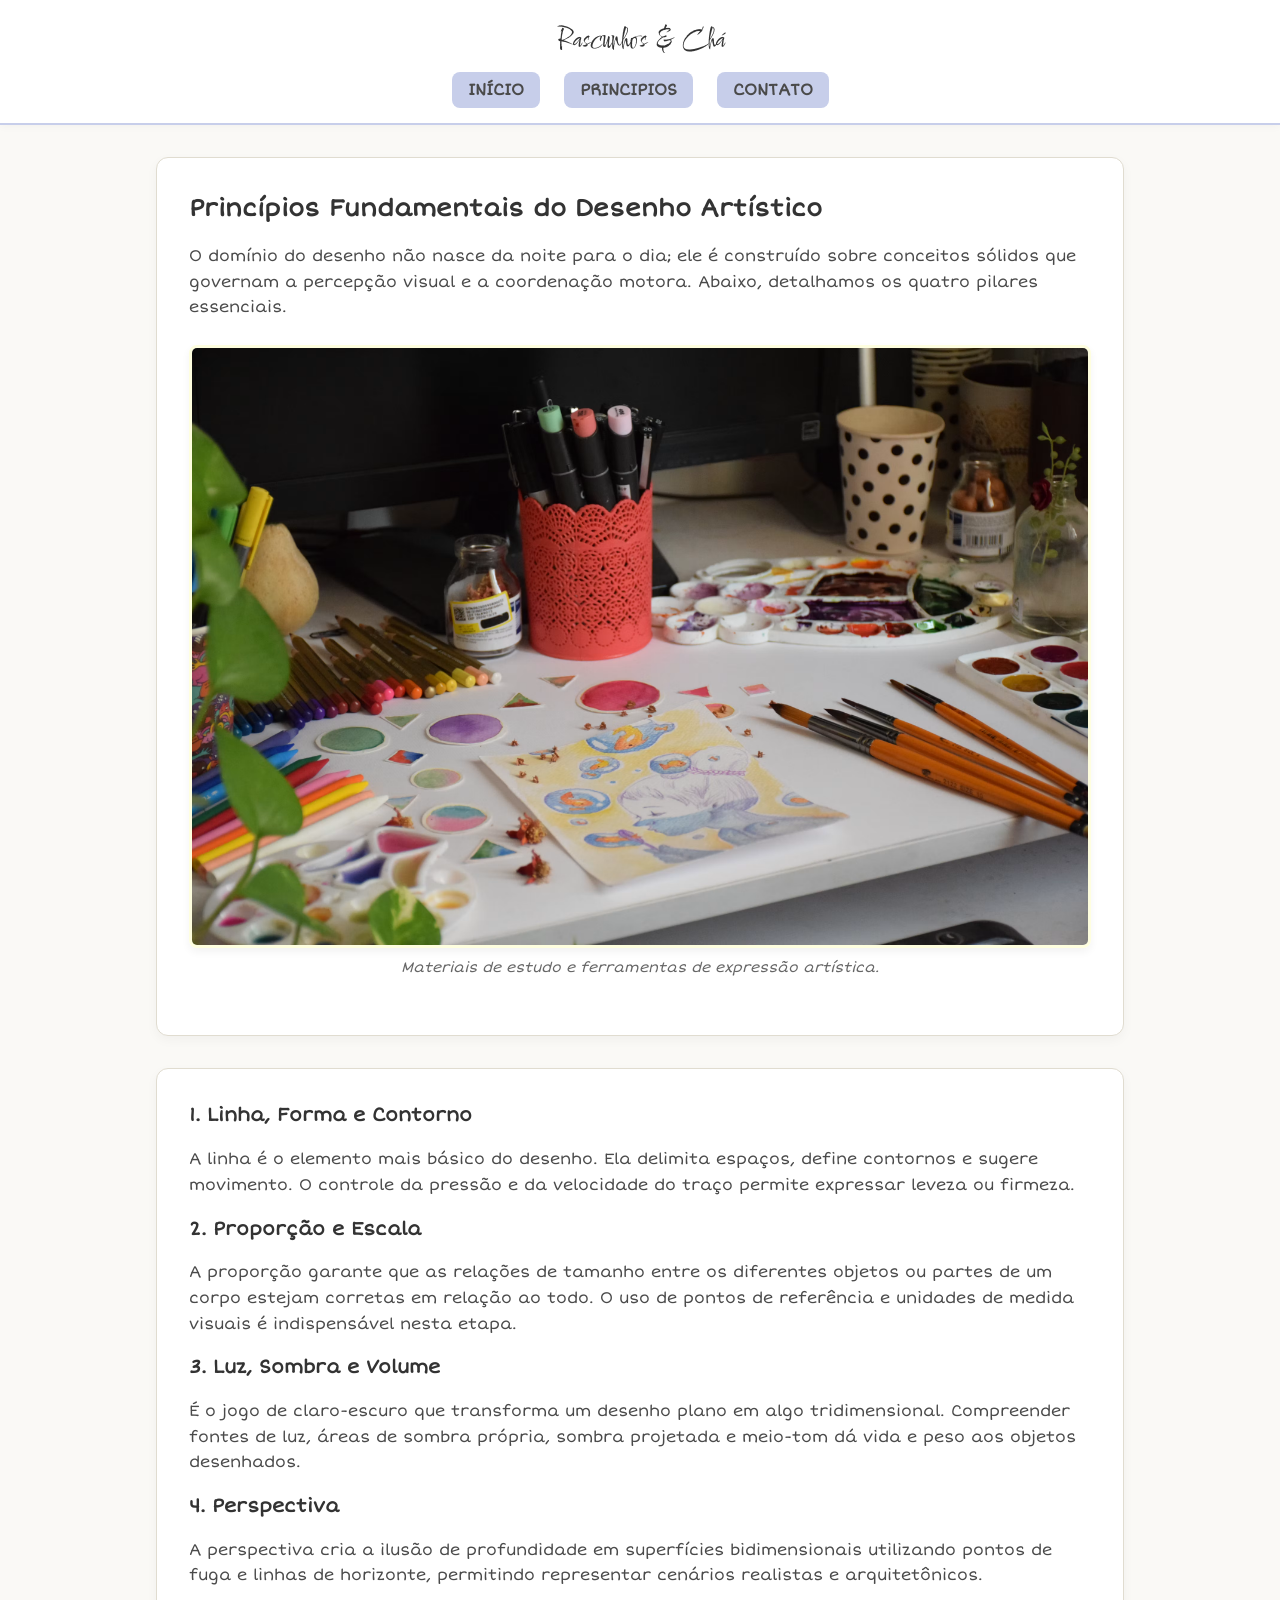
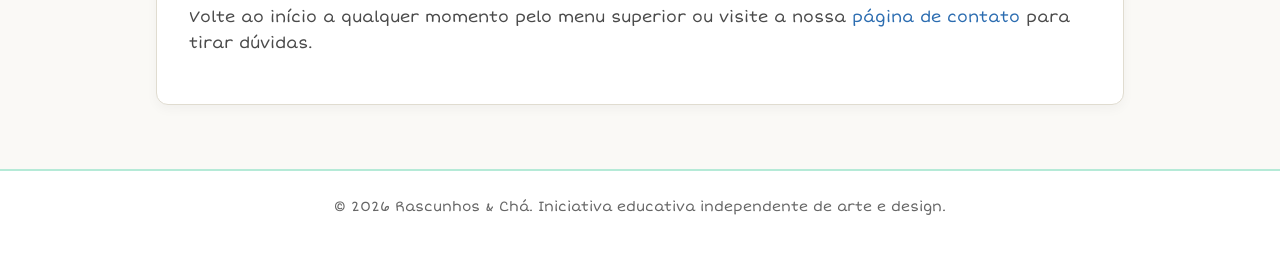
==== about.html @ c10d0730 "Projeto Final finalizado" ====
<!DOCTYPE html>
<html lang="pt-BR">
<head>
    <meta charset="UTF-8">
    <meta name="viewport" content="width=device-width, initial-scale=1.0">
    <title>Rascunhos & Chá - Princípios e Fundamentos</title>
    <link rel="icon" type="image" href="images/icon.png">
    <link rel="stylesheet" href="style.css">
    <link rel="preconnect" href="https://fonts.googleapis.com">
    <link rel="preconnect" href="https://fonts.gstatic.com" crossorigin>
    <link href="https://fonts.googleapis.com/css2?family=Comforter+Brush&family=Short+Stack&display=swap" rel="stylesheet">
</head>
<body>
    <header>
        <h1 class="site-title">Rascunhos & Chá</h1>
        <nav>
            <ul>
                <li><a href="index.html">INÍCIO</a></li>
                <li><a href="about.html">PRINCIPIOS</a></li>
                <li><a href="contact.html">CONTATO</a></li>
            </ul>
        </nav>
    </header>

    <main>
        <section id="fundamentos">
            <h2>Princípios Fundamentais do Desenho Artístico</h2>
            <p>O domínio do desenho não nasce da noite para o dia; ele é construído sobre conceitos sólidos que governam a percepção visual e a coordenação motora. Abaixo, detalhamos os quatro pilares essenciais.</p>

            <div class="image-container">
                <img src="images/materiaisEsboco.avif" alt="Paleta de tintas, pincéis e estudos de desenho em um ateliê iluminado">
                <span class="image-caption">Materiais de estudo e ferramentas de expressão artística.</span>
            </div>
        </section>

        <section>
            <h3>1. Linha, Forma e Contorno</h3>
            <p>A linha é o elemento mais básico do desenho. Ela delimita espaços, define contornos e sugere movimento. O controle da pressão e da velocidade do traço permite expressar leveza ou firmeza.</p>

            <h3>2. Proporção e Escala</h3>
            <p>A proporção garante que as relações de tamanho entre os diferentes objetos ou partes de um corpo estejam corretas em relação ao todo. O uso de pontos de referência e unidades de medida visuais é indispensável nesta etapa.</p>

            <h3>3. Luz, Sombra e Volume</h3>
            <p>É o jogo de claro-escuro que transforma um desenho plano em algo tridimensional. Compreender fontes de luz, áreas de sombra própria, sombra projetada e meio-tom dá vida e peso aos objetos desenhados.</p>

            <h3>4. Perspectiva</h3>
            <p>A perspectiva cria a ilusão de profundidade em superfícies bidimensionais utilizando pontos de fuga e linhas de horizonte, permitindo representar cenários realistas e arquitetônicos.</p>

            <p>Volte ao início a qualquer momento pelo menu superior ou visite a nossa <a href="contact.html" class="content-link">página de contato</a> para tirar dúvidas.</p>
        </section>
    </main>

    <footer>
        <p>&copy; 2026 Rascunhos & Chá. Iniciativa educativa independente de arte e design.</p>
    </footer>
</body>
</html>
---- style.css ----
/* Variáveis de Cores */
:root {
    --pastel-pink: #ffd1dc;
    --pastel-yellow: #fefedf;
    --pastel-green: #b5ead7;
    --pastel-blue: #c7ceea;
    --bg-color: #faf9f6;
    --text-color: #4a4a4a;
    --heading-color: #333333;
    --card-bg: #ffffff;
    --border-color: #e0dcd0;
}

/* Reset básico */
* {
    box-sizing: border-box;
    margin: 0;
    padding: 0;
}

body {
    font-family: "Short Stack", cursive;
    font-weight: 400;
    font-style: normal;
    background-color: var(--bg-color);
    color: var(--text-color);
    line-height: 1.6;
    display: flex;
    flex-direction: column;
    min-height: 100vh;
}

/* Cabeçalho e Menu de Navegação Compartilhado */
header {
    background-color: var(--card-bg);
    border-bottom: 2px solid var(--pastel-blue);
    padding: 1.2rem 2rem;
    box-shadow: 0 2px 8px rgba(0, 0, 0, 0.03);
}

    header h1{
        font-family: "Comforter Brush", cursive;
    font-weight: 400;
    font-style: normal;
    }

.site-title {
    font-size: 1.8rem;
    color: var(--heading-color);
    margin-bottom: 0.8rem;
    text-align: center;
}

nav ul {
    list-style: none;
    display: flex;
    justify-content: center;
    gap: 1.5rem;
    flex-wrap: wrap;
}

nav a {
    text-decoration: none;
    color: var(--text-color);
    font-weight: 600;
    padding: 0.5rem 1rem;
    border-radius: 8px;
    background-color: var(--pastel-blue);
    transition: background-color 0.3s ease, transform 0.2s ease;
}

nav a:hover, nav a:focus {
    background-color: var(--pastel-pink);
    transform: translateY(-2px);
    outline: 2px solid var(--heading-color);
}

/* Layout Principal */
main {
    flex: 1;
    max-width: 1000px;
    width: 90%;
    margin: 2rem auto;
    padding: 0 1rem;
}

section {
    background-color: var(--card-bg);
    border-radius: 12px;
    padding: 2rem;
    margin-bottom: 2rem;
    box-shadow: 0 4px 12px rgba(0, 0, 0, 0.04);
    border: 1px solid var(--border-color);
}

h1, h2, h3 {
    color: var(--heading-color);
    margin-bottom: 1rem;
}

p {
    margin-bottom: 1rem;
}

/* Listas */
ul.content-list {
    margin-left: 1.5rem;
    margin-bottom: 1rem;
}

ul.content-list li {
    margin-bottom: 0.5rem;
}

/* Imagens */
.image-container {
    display: flex;
    flex-direction: column;
    align-items: center;
    margin: 1.5rem 0;
}

img {
    max-width: 100%;
    height: auto;
    border-radius: 8px;
    border: 3px solid var(--pastel-yellow);
    box-shadow: 0 4px 8px rgba(0, 0, 0, 0.05);
}

.image-caption {
    font-size: 0.9rem;
    color: #666;
    margin-top: 0.5rem;
    text-align: center;
    font-style: italic;
}

/* Links de Conteúdo */
a.content-link {
    color: #2b6cb0;
    text-decoration: none;
}

a.content-link:hover {
    color: #1a365d;
}

/* Formulário */
form{
    background-color: var(--pastel-green);
    border: 2px dashed #319795;
    padding: 2rem;
    border-radius: 8px;
    text-align: center;
    margin-top: 1.5rem;
}

form input{
    flex: 1;
}

label{
    display: block;
    margin-bottom: 1rem;
}

textarea{
    max-width: 100%;
    min-width: 100%;
    max-height: 10rem;
    min-height: 2rem;
}

.form-row{
    display: flex;
    gap: 1rem;
    flex: 1;
    margin-bottom: 2rem;
}


button{
    background-color: #fffcb3;
    font-family: "Short Stack", cursive;
    border-radius: 8px;
    padding: 0.5rem;
    border: 2px solid #ffd87c;
}

/* Rodapé */
footer {
    background-color: var(--card-bg);
    border-top: 2px solid var(--pastel-green);
    text-align: center;
    padding: 1.5rem;
    font-size: 0.9rem;
    color: #666;
}

/* Responsividade para telas estreitas */
@media (max-width: 600px) {
    nav ul {
        flex-direction: column;
        align-items: center;
        gap: 0.8rem;
    }

    section {
        padding: 1.2rem;
    }

    .site-title {
        font-size: 1.4rem;
    }
}
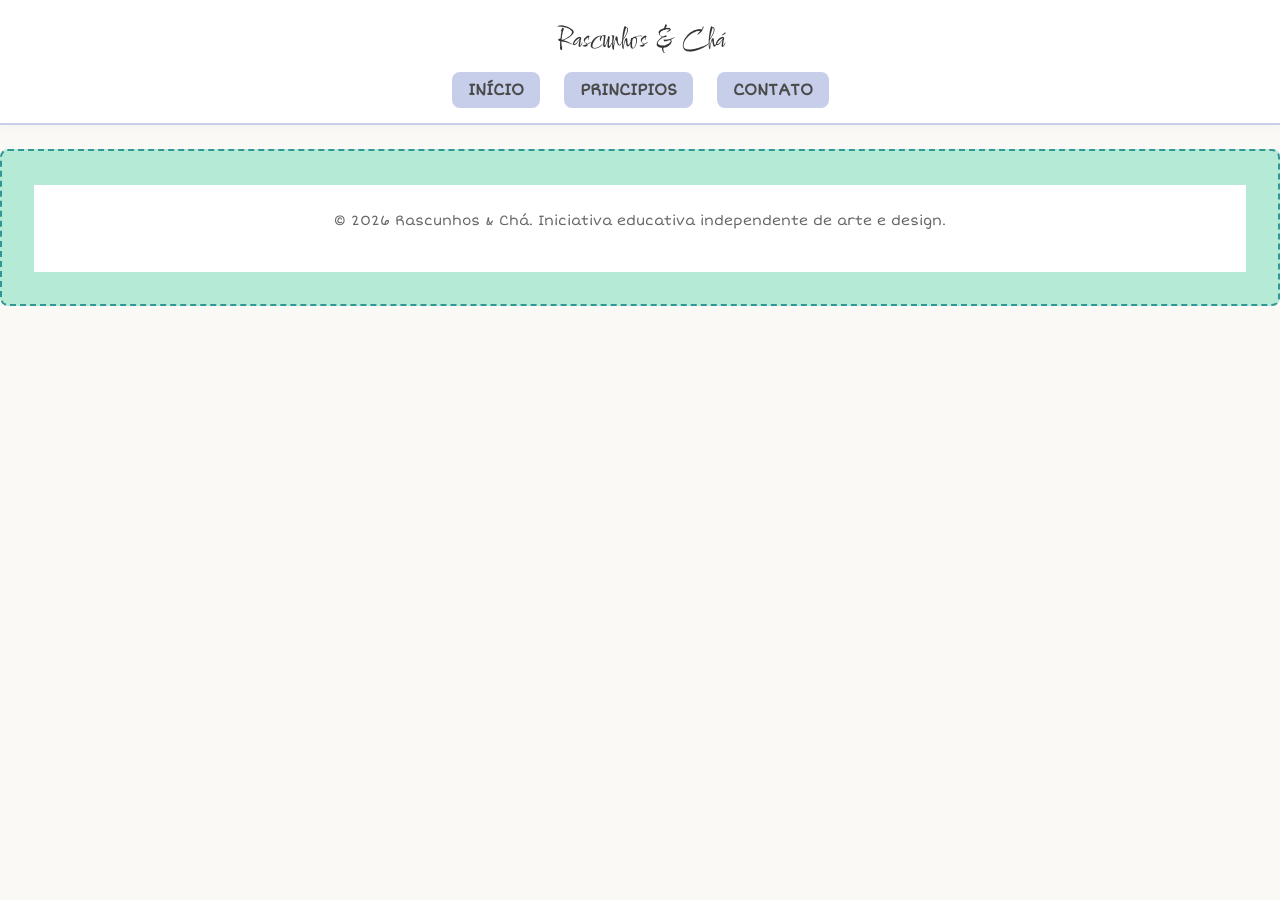
==== commit fdee61dc: "Correção no contact e about" ====
--- a/about.html
+++ b/about.html
@@ -22,33 +22,7 @@
         </nav>
     </header>
 
-    <main>
-        <section id="fundamentos">
-            <h2>Princípios Fundamentais do Desenho Artístico</h2>
-            <p>O domínio do desenho não nasce da noite para o dia; ele é construído sobre conceitos sólidos que governam a percepção visual e a coordenação motora. Abaixo, detalhamos os quatro pilares essenciais.</p>
-
-            <div class="image-container">
-                <img src="images/materiaisEsboco.avif" alt="Paleta de tintas, pincéis e estudos de desenho em um ateliê iluminado">
-                <span class="image-caption">Materiais de estudo e ferramentas de expressão artística.</span>
-            </div>
-        </section>
-
-        <section>
-            <h3>1. Linha, Forma e Contorno</h3>
-            <p>A linha é o elemento mais básico do desenho. Ela delimita espaços, define contornos e sugere movimento. O controle da pressão e da velocidade do traço permite expressar leveza ou firmeza.</p>
-
-            <h3>2. Proporção e Escala</h3>
-            <p>A proporção garante que as relações de tamanho entre os diferentes objetos ou partes de um corpo estejam corretas em relação ao todo. O uso de pontos de referência e unidades de medida visuais é indispensável nesta etapa.</p>
-
-            <h3>3. Luz, Sombra e Volume</h3>
-            <p>É o jogo de claro-escuro que transforma um desenho plano em algo tridimensional. Compreender fontes de luz, áreas de sombra própria, sombra projetada e meio-tom dá vida e peso aos objetos desenhados.</p>
-
-            <h3>4. Perspectiva</h3>
-            <p>A perspectiva cria a ilusão de profundidade em superfícies bidimensionais utilizando pontos de fuga e linhas de horizonte, permitindo representar cenários realistas e arquitetônicos.</p>
-
-            <p>Volte ao início a qualquer momento pelo menu superior ou visite a nossa <a href="contact.html" class="content-link">página de contato</a> para tirar dúvidas.</p>
-        </section>
-    </main>
+    <form id="form-contato" action="#" method="get">
 
     <footer>
         <p>&copy; 2026 Rascunhos & Chá. Iniciativa educativa independente de arte e design.</p>
--- a/style.css
+++ b/style.css
@@ -11,7 +11,7 @@
     --border-color: #e0dcd0;
 }
 
-/* Reset básico */
+/* Reset básico corrigido de - para * */
 * {
     box-sizing: border-box;
     margin: 0;
@@ -38,11 +38,11 @@
     box-shadow: 0 2px 8px rgba(0, 0, 0, 0.03);
 }
 
-    header h1{
-        font-family: "Comforter Brush", cursive;
+header h1 {
+    font-family: "Comforter Brush", cursive;
     font-weight: 400;
     font-style: normal;
-    }
+}
 
 .site-title {
     font-size: 1.8rem;
@@ -146,46 +146,78 @@
     color: #1a365d;
 }
 
-/* Formulário */
-form{
+/* Estilização do Formulário e do ID */
+#form-contato {
     background-color: var(--pastel-green);
     border: 2px dashed #319795;
     padding: 2rem;
     border-radius: 8px;
-    text-align: center;
     margin-top: 1.5rem;
 }
 
-form input{
+.form-row {
+    display: flex;
+    gap: 1rem;
+    margin-bottom: 1.5rem;
+    flex-wrap: wrap;
+}
+
+.form-group {
     flex: 1;
-}
-
-label{
+    display: flex;
+    flex-direction: column;
+    min-width: 240px;
+}
+
+label {
+    font-weight: 600;
+    margin-bottom: 0.5rem;
+}
+
+input, textarea {
+    width: 100%;
+    padding: 0.8rem;
+    border: 1px solid var(--border-color);
+    border-radius: 8px;
+    background-color: #ffffff;
+    font-family: "Short Stack", cursive;
+    font-size: 1rem;
+    color: var(--text-color);
+}
+
+input:focus, textarea:focus {
+    outline: none;
+    border-color: var(--pastel-blue);
+    box-shadow: 0 0 0 3px rgba(199, 206, 234, 0.5);
+}
+
+textarea {
+    resize: vertical;
+    min-height: 100px;
+    margin-bottom: 1.5rem;
+}
+
+button[type="submit"] {
+    font-family: "Short Stack", cursive;
+    font-weight: 600;
+    background-color: var(--pastel-blue);
+    color: var(--heading-color);
+    padding: 0.8rem 1.5rem;
+    border: none;
+    border-radius: 8px;
+    cursor: pointer;
+    transition: background-color 0.3s ease, transform 0.2s ease;
     display: block;
-    margin-bottom: 1rem;
-}
-
-textarea{
-    max-width: 100%;
-    min-width: 100%;
-    max-height: 10rem;
-    min-height: 2rem;
-}
-
-.form-row{
-    display: flex;
-    gap: 1rem;
-    flex: 1;
-    margin-bottom: 2rem;
-}
-
-
-button{
-    background-color: #fffcb3;
-    font-family: "Short Stack", cursive;
-    border-radius: 8px;
-    padding: 0.5rem;
-    border: 2px solid #ffd87c;
+    width: 100%;
+}
+
+/* Feedback visual de hover e focus obrigatório */
+button[type="submit"]:hover,
+button[type="submit"]:focus {
+    background-color: var(--pastel-pink);
+    transform: translateY(-2px);
+    outline: none;
+    box-shadow: 0 0 0 3px rgba(255, 209, 220, 0.6);
 }
 
 /* Rodapé */
@@ -199,7 +231,7 @@
 }
 
 /* Responsividade para telas estreitas */
-@media (max-width: 600px) {
+@media (max-width: 768px) {
     nav ul {
         flex-direction: column;
         align-items: center;
@@ -213,4 +245,9 @@
     .site-title {
         font-size: 1.4rem;
     }
+
+    .form-row { 
+        flex-direction: column;
+        gap: 1.2rem;
+    }
 }
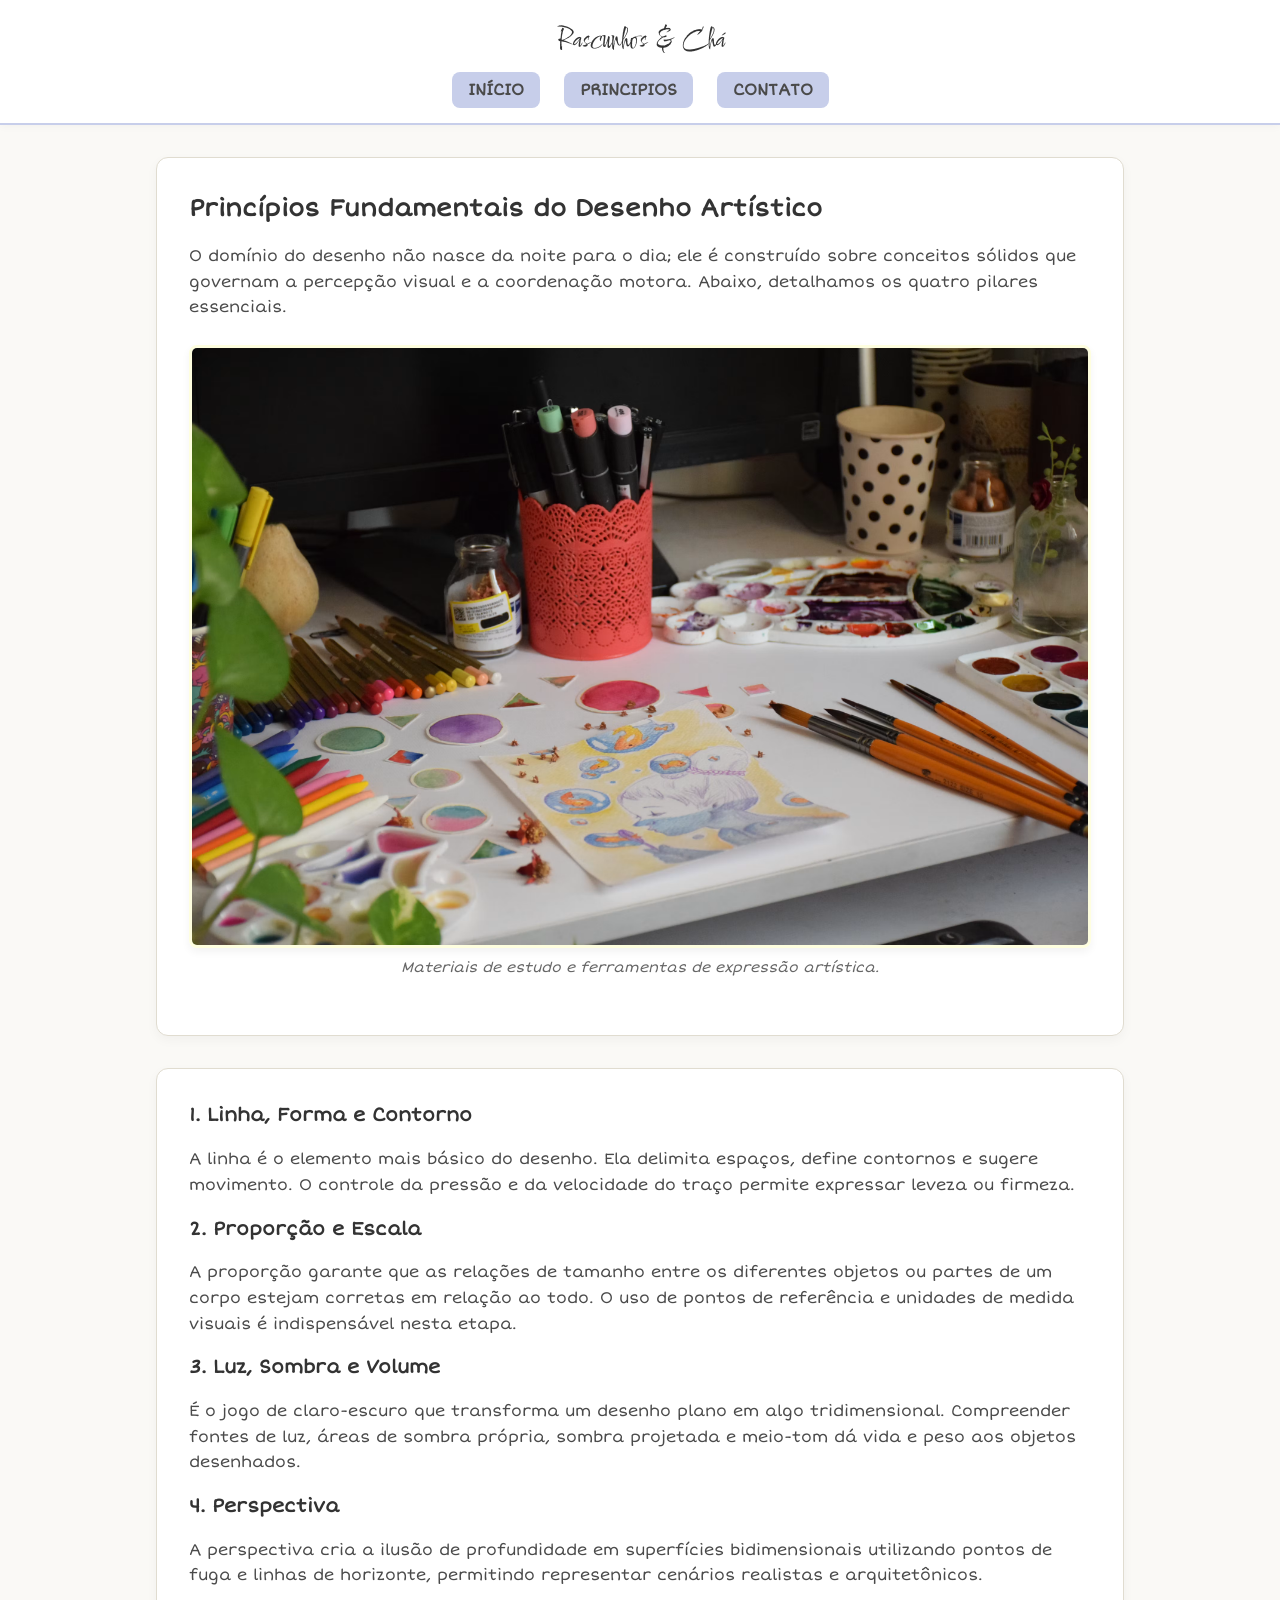
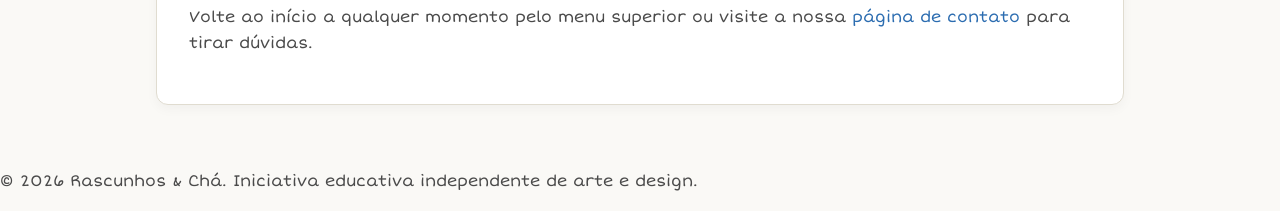
==== commit 2d97b45c: "Correção no about e css" ====
--- a/about.html
+++ b/about.html
@@ -22,7 +22,33 @@
         </nav>
     </header>
 
-    <form id="form-contato" action="#" method="get">
+    <main>
+        <section id="fundamentos">
+            <h2>Princípios Fundamentais do Desenho Artístico</h2>
+            <p>O domínio do desenho não nasce da noite para o dia; ele é construído sobre conceitos sólidos que governam a percepção visual e a coordenação motora. Abaixo, detalhamos os quatro pilares essenciais.</p>
+
+            <div class="image-container">
+                <img src="images/materiaisEsboco.avif" alt="Paleta de tintas, pincéis e estudos de desenho em um ateliê iluminado">
+                <span class="image-caption">Materiais de estudo e ferramentas de expressão artística.</span>
+            </div>
+        </section>
+
+        <section>
+            <h3>1. Linha, Forma e Contorno</h3>
+            <p>A linha é o elemento mais básico do desenho. Ela delimita espaços, define contornos e sugere movimento. O controle da pressão e da velocidade do traço permite expressar leveza ou firmeza.</p>
+
+            <h3>2. Proporção e Escala</h3>
+            <p>A proporção garante que as relações de tamanho entre os diferentes objetos ou partes de um corpo estejam corretas em relação ao todo. O uso de pontos de referência e unidades de medida visuais é indispensável nesta etapa.</p>
+
+            <h3>3. Luz, Sombra e Volume</h3>
+            <p>É o jogo de claro-escuro que transforma um desenho plano em algo tridimensional. Compreender fontes de luz, áreas de sombra própria, sombra projetada e meio-tom dá vida e peso aos objetos desenhados.</p>
+
+            <h3>4. Perspectiva</h3>
+            <p>A perspectiva cria a ilusão de profundidade em superfícies bidimensionais utilizando pontos de fuga e linhas de horizonte, permitindo representar cenários realistas e arquitetônicos.</p>
+
+            <p>Volte ao início a qualquer momento pelo menu superior ou visite a nossa <a href="contact.html" class="content-link">página de contato</a> para tirar dúvidas.</p>
+        </section>
+    </main>
 
     <footer>
         <p>&copy; 2026 Rascunhos & Chá. Iniciativa educativa independente de arte e design.</p>
--- a/style.css
+++ b/style.css
@@ -146,7 +146,7 @@
     color: #1a365d;
 }
 
-/* Estilização do Formulário e do ID */
+/* Estilização do Formulário */
 #form-contato {
     background-color: var(--pastel-green);
     border: 2px dashed #319795;
@@ -166,7 +166,7 @@
     flex: 1;
     display: flex;
     flex-direction: column;
-    min-width: 240px;
+    min-width: 0; /* Impede que elementos flex estourem o container em telas menores */
 }
 
 label {
@@ -176,6 +176,7 @@
 
 input, textarea {
     width: 100%;
+    max-width: 100%;
     padding: 0.8rem;
     border: 1px solid var(--border-color);
     border-radius: 8px;
@@ -211,7 +212,6 @@
     width: 100%;
 }
 
-/* Feedback visual de hover e focus obrigatório */
 button[type="submit"]:hover,
 button[type="submit"]:focus {
     background-color: var(--pastel-pink);
@@ -220,16 +220,6 @@
     box-shadow: 0 0 0 3px rgba(255, 209, 220, 0.6);
 }
 
-/* Rodapé */
-footer {
-    background-color: var(--card-bg);
-    border-top: 2px solid var(--pastel-green);
-    text-align: center;
-    padding: 1.5rem;
-    font-size: 0.9rem;
-    color: #666;
-}
-
 /* Responsividade para telas estreitas */
 @media (max-width: 768px) {
     nav ul {
@@ -250,4 +240,9 @@
         flex-direction: column;
         gap: 1.2rem;
     }
+
+    .form-group {
+        width: 100%;
+        min-width: 0;
+    }
 }
